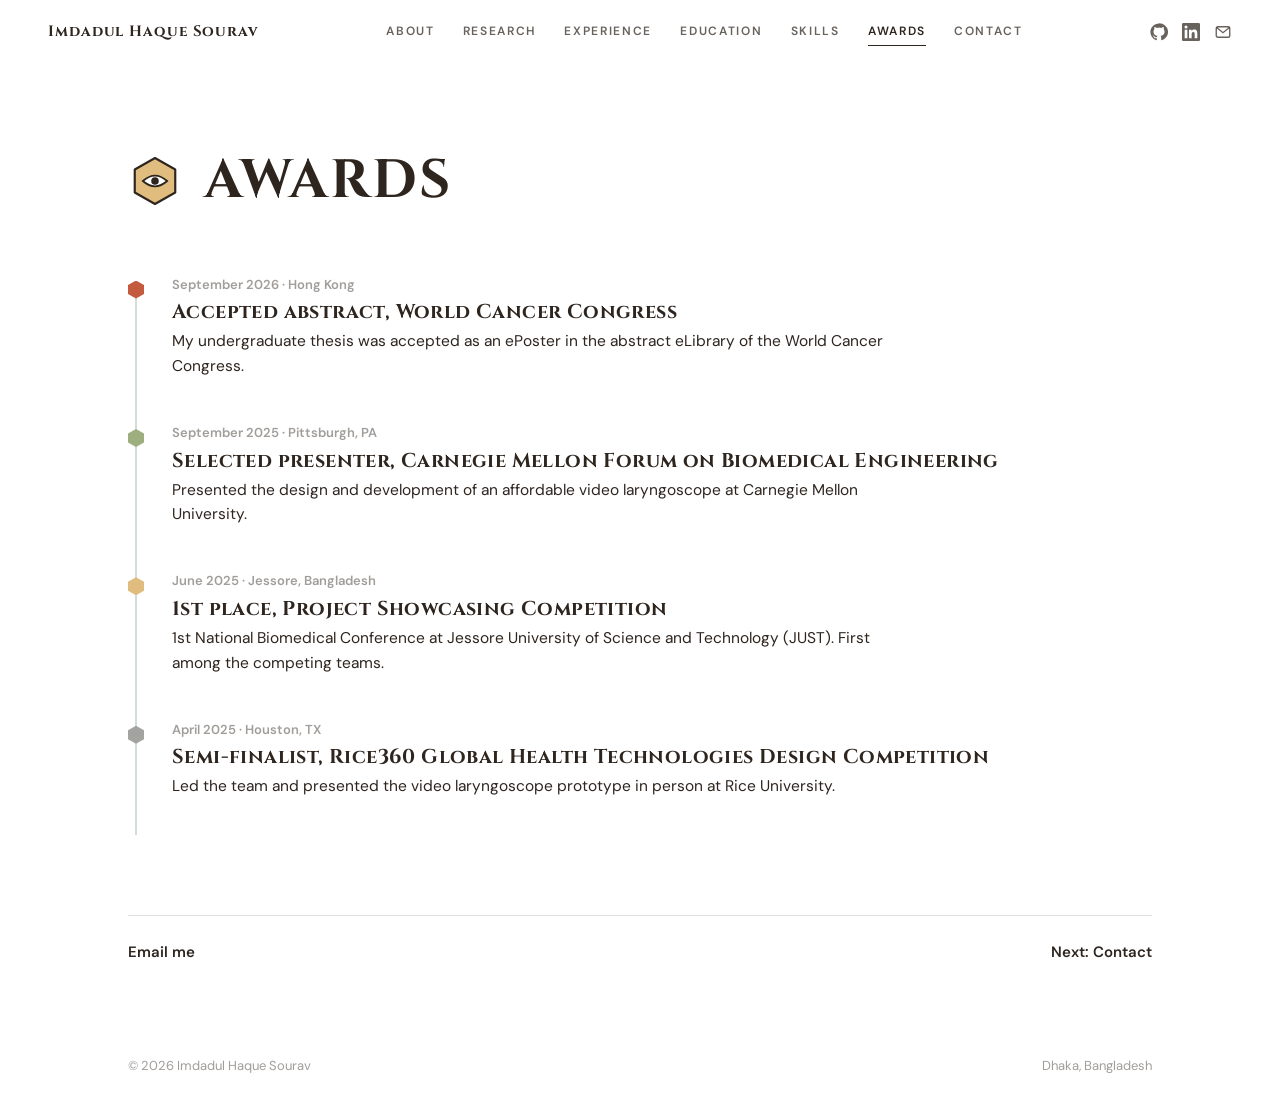
==== awards/index.html @ ea56e16f "Launch research portfolio site" ====
<!doctype html>
<html lang="en">
<head>
<meta charset="utf-8">
<meta name="viewport" content="width=device-width, initial-scale=1">
<title>Awards · Imdadul Haque Sourav</title>
<meta name="description" content="Honors and awards of Imdadul Haque Sourav, including Rice360, Carnegie Mellon and the World Cancer Congress.">
<meta name="author" content="Imdadul Haque Sourav">
<meta name="theme-color" content="#ffffff">
<link rel="canonical" href="https://imdadulsourav.github.io/awards/">
<meta property="og:title" content="Awards · Imdadul Haque Sourav">
<meta property="og:description" content="Honors and awards of Imdadul Haque Sourav, including Rice360, Carnegie Mellon and the World Cancer Congress.">
<meta property="og:type" content="website">
<meta property="og:url" content="https://imdadulsourav.github.io/awards/">
<link rel="icon" href="../assets/img/favicon.svg" type="image/svg+xml">
<link rel="preconnect" href="https://fonts.googleapis.com">
<link rel="preconnect" href="https://fonts.gstatic.com" crossorigin>
<link href="https://fonts.googleapis.com/css2?family=Cinzel:wght@600;700&family=DM+Sans:ital,opsz,wght@0,9..40,400;0,9..40,600;0,9..40,700;1,9..40,400&family=Playfair+Display:wght@400;500&display=swap" rel="stylesheet">
<link rel="stylesheet" href="../assets/css/style.css">
</head>
<body class="">
<a class="skip" href="#main">Skip to content</a>
<header class="site-header">
  <a class="brand" href="../">Imdadul Haque Sourav</a>
  <button class="menu-btn" aria-expanded="false" aria-controls="nav">Menu</button>
  <nav class="nav" id="nav" aria-label="Main"><a href="../">About</a><a href="../research/">Research</a><a href="../experience/">Experience</a><a href="../education/">Education</a><a href="../skills/">Skills</a><a href="../awards/" aria-current="page">Awards</a><a href="../contact/">Contact</a></nav>
  <div class="social">
    <a href="https://github.com/sourav042" aria-label="GitHub"><svg viewBox="0 0 24 24" fill="currentColor" aria-hidden="true"><path d="M12 .5a11.5 11.5 0 0 0-3.64 22.41c.58.1.79-.25.79-.56v-2c-3.2.7-3.88-1.37-3.88-1.37-.53-1.34-1.29-1.7-1.29-1.7-1.05-.72.08-.7.08-.7 1.16.08 1.77 1.19 1.77 1.19 1.03 1.77 2.71 1.26 3.37.96.1-.75.4-1.26.73-1.55-2.56-.29-5.25-1.28-5.25-5.69 0-1.26.45-2.29 1.19-3.1-.12-.29-.52-1.46.11-3.05 0 0 .97-.31 3.17 1.18a11 11 0 0 1 5.77 0c2.2-1.49 3.17-1.18 3.17-1.18.63 1.59.23 2.76.11 3.05.74.81 1.19 1.84 1.19 3.1 0 4.42-2.7 5.39-5.27 5.68.41.36.78 1.06.78 2.14v3.17c0 .31.21.67.8.56A11.5 11.5 0 0 0 12 .5Z"/></svg></a>
    <a href="https://www.linkedin.com/in/imdadul-haque-sourav42/" aria-label="LinkedIn"><svg viewBox="0 0 24 24" fill="currentColor" aria-hidden="true"><path d="M20.45 20.45h-3.56v-5.57c0-1.33-.02-3.04-1.85-3.04-1.85 0-2.14 1.45-2.14 2.94v5.67H9.35V9h3.41v1.56h.05c.48-.9 1.64-1.85 3.37-1.85 3.6 0 4.27 2.37 4.27 5.46v6.28ZM5.34 7.43a2.06 2.06 0 1 1 0-4.13 2.06 2.06 0 0 1 0 4.13ZM7.12 20.45H3.56V9h3.56v11.45ZM22.22 0H1.77C.79 0 0 .77 0 1.73v20.54C0 23.23.79 24 1.77 24h20.45c.98 0 1.78-.77 1.78-1.73V1.73C24 .77 23.2 0 22.22 0Z"/></svg></a>
    <a href="mailto:imdadulhaquesourav@gmail.com" aria-label="Email"><svg viewBox="0 0 24 24" fill="none" stroke="currentColor" stroke-width="1.8" aria-hidden="true"><rect x="3" y="5" width="18" height="14" rx="2"/><path d="m3.5 6 8.5 7 8.5-7"/></svg></a>
  </div>
</header>

<main id="main" class="page">
<div class="page-head"><span class="head-hex"><svg viewBox="0 0 40 40" aria-hidden="true"><path d="M20 3 35 11.5v17L20 37 5 28.5v-17Z" fill="#e0bd7f" stroke="#2e251f" stroke-width="1.6" stroke-linejoin="round"/><path d="M11 20q9-8 18 0-9 8-18 0Z" fill="#fff" stroke="#2e251f" stroke-width="1.3"/><circle cx="20" cy="20" r="2.8" fill="#2e251f"/></svg></span><h1>Awards</h1></div>
<ol class="timeline">
  <li style="--c:#c55b3e">
    <p class="when">September 2026 · Hong Kong</p>
    <h3>Accepted abstract, World Cancer Congress</h3>
    <p class="body">My undergraduate thesis was accepted as an ePoster in the abstract eLibrary of the World Cancer Congress.</p>
  </li>
  <li style="--c:#9daf7e">
    <p class="when">September 2025 · Pittsburgh, PA</p>
    <h3>Selected presenter, Carnegie Mellon Forum on Biomedical Engineering</h3>
    <p class="body">Presented the design and development of an affordable video laryngoscope at Carnegie Mellon University.</p>
  </li>
  <li style="--c:#e0bd7f">
    <p class="when">June 2025 · Jessore, Bangladesh</p>
    <h3>1st place, Project Showcasing Competition</h3>
    <p class="body">1st National Biomedical Conference at Jessore University of Science and Technology (JUST). First among the competing teams.</p>
  </li>
  <li style="--c:#a3a3a0">
    <p class="when">April 2025 · Houston, TX</p>
    <h3>Semi-finalist, Rice360 Global Health Technologies Design Competition</h3>
    <p class="body">Led the team and presented the video laryngoscope prototype in person at Rice University.</p>
  </li>
</ol>
<div class="next"><a href="mailto:imdadulhaquesourav@gmail.com">Email me</a><a href="../contact/">Next: Contact</a></div>
</main>

<footer class="site-footer">
  <span>© 2026 Imdadul Haque Sourav</span>
  <span>Dhaka, Bangladesh</span>
</footer>
<script src="../assets/js/main.js"></script>
</body>
</html>
---- assets/css/style.css ----
/* Imdadul Haque Sourav — research portfolio */
:root {
  --ink: #2e251f;
  --ink-soft: rgba(46, 37, 31, 0.72);
  --ink-faint: rgba(46, 37, 31, 0.45);
  --paper: #ffffff;
  --mist: #e4ebe8;
  --mist-deep: #d3ddd8;
  --sage: #9daf7e;
  --moss: #6f9150;
  --mustard: #e0bd7f;
  --rust: #c55b3e;
  --stone: #a3a3a0;
  --line: rgba(46, 37, 31, 0.14);
  --chip: #f6f4ef;

  --display: "Cinzel", "Trajan Pro", Georgia, serif;
  --serif: "Playfair Display", Georgia, serif;
  --sans: "DM Sans", system-ui, -apple-system, "Segoe UI", sans-serif;

  --measure: 66ch;
  --gutter: clamp(16px, 4vw, 48px);
}

*, *::before, *::after { box-sizing: border-box; }
html { -webkit-text-size-adjust: 100%; scroll-behavior: smooth; }
body {
  margin: 0;
  background: var(--paper);
  color: var(--ink);
  font-family: var(--sans);
  font-size: 17px;
  line-height: 1.6;
  -webkit-font-smoothing: antialiased;
  overflow-x: hidden;
}
img { max-width: 100%; display: block; }
a { color: inherit; }
:focus-visible { outline: 2px solid var(--moss); outline-offset: 3px; border-radius: 2px; }

.skip { position: absolute; left: -9999px; top: 8px; background: var(--ink); color: #fff; padding: 8px 14px; z-index: 50; }
.skip:focus { left: 8px; }

/* ---------- header ---------- */
.site-header {
  position: sticky; top: 0; z-index: 20;
  display: flex; align-items: center; justify-content: space-between; gap: 16px;
  padding: 18px var(--gutter);
  background: rgba(255, 255, 255, 0.92);
  backdrop-filter: blur(6px);
}
.home .site-header { position: absolute; left: 0; right: 0; background: transparent; backdrop-filter: none; }
.brand { font-family: var(--display); font-weight: 700; font-size: 15px; letter-spacing: 0.06em; text-decoration: none; white-space: nowrap; }
.home .brand { display: none; }
.home .nav { margin-right: auto; }
.nav { display: flex; gap: clamp(14px, 2.2vw, 30px); }
.nav a {
  font-size: 12px; font-weight: 600; letter-spacing: 0.14em; text-transform: uppercase;
  color: var(--ink-soft); text-decoration: none; padding: 4px 0; border-bottom: 1px solid transparent;
}
.nav a:hover { color: var(--ink); }
.nav a[aria-current="page"] { color: var(--ink); border-bottom-color: var(--ink); }
.social { display: flex; gap: 14px; align-items: center; }
.social a { color: var(--ink-soft); display: inline-flex; }
.social a:hover { color: var(--ink); }
.social svg { width: 18px; height: 18px; }
.menu-btn { display: none; background: none; border: 1px solid var(--line); border-radius: 999px; padding: 6px 14px; font: 600 12px var(--sans); letter-spacing: 0.12em; text-transform: uppercase; color: var(--ink); cursor: pointer; }

@media (max-width: 900px) {
  .menu-btn { display: inline-block; }
  .nav {
    position: absolute; top: 100%; left: 0; right: 0;
    flex-direction: column; gap: 0; padding: 8px var(--gutter) 18px;
    background: #fff; border-bottom: 1px solid var(--line);
    display: none;
  }
  .nav.open { display: flex; }
  .nav a { padding: 12px 0; font-size: 13px; }
  .home .brand { display: inline; }
}

/* ---------- home hero ---------- */
.hero {
  position: relative;
  min-height: 100vh; min-height: 100svh;
  display: grid;
  grid-template-columns: minmax(0, 1fr) auto minmax(0, 1fr);
  align-items: center;
  gap: clamp(16px, 3vw, 48px);
  padding: 84px var(--gutter) 48px;
}
.hero-title {
  font-family: var(--display); font-weight: 700;
  font-size: clamp(34px, 4.3vw, 62px); line-height: 1.08; letter-spacing: 0.04em;
  margin: 0; text-transform: uppercase;
}
.hero-title span { display: block; }
.hero-sub { margin: 18px 0 0; color: var(--ink-soft); font-size: 15px; max-width: 30ch; }

.stage { position: relative; width: min(68vh, 600px, 46vw); aspect-ratio: 1; }
.stage svg { width: 100%; height: 100%; overflow: visible; }

.pill {
  position: absolute; transform: translate(-50%, -50%);
  background: var(--chip); border: 1px solid var(--line); border-radius: 4px;
  padding: 11px 20px; text-align: center; text-decoration: none;
  font-size: 11px; font-weight: 600; letter-spacing: 0.16em; line-height: 1.45; text-transform: uppercase;
  box-shadow: 0 1px 0 rgba(46, 37, 31, 0.06);
  transition: background .2s, transform .2s;
  white-space: nowrap;
}
.pill:hover { background: #fff; transform: translate(-50%, -50%) translateY(-2px); }
.pill-a { left: 4%; top: 52%; }
.pill-b { left: 82%; top: 8%; }
.pill-c { left: 82%; top: 92%; }

.facts { justify-self: end; max-width: 250px; text-align: right; }
.facts h2 { font-size: 12px; font-weight: 600; letter-spacing: 0.16em; text-transform: uppercase; margin: 0 0 22px; }
.fact { margin: 0 0 26px; font-size: 13px; line-height: 1.6; color: var(--ink-soft); }
.fact strong { color: var(--ink); font-weight: 700; }
.fact svg { width: 22px; height: 22px; display: block; margin: 0 0 8px auto; }

/* intro choreography: stage first, then everything else */
.js .hero .reveal { opacity: 0; transform: translateY(8px); transition: opacity .9s ease, transform .9s ease; }
.js .hero.ready .reveal { opacity: 1; transform: none; }
.js .hero.ready .reveal.d1 { transition-delay: .15s; }
.js .hero.ready .reveal.d2 { transition-delay: .45s; }
.js .hero.ready .reveal.d3 { transition-delay: .75s; }
.js .hero.ready .reveal.d4 { transition-delay: 1.05s; }

.hex { transform-box: fill-box; transform-origin: center; }
.js .hex { opacity: 0; transform: scale(.4); transition: opacity .5s ease, transform .6s cubic-bezier(.34, 1.56, .64, 1); }
.js .ready .hex { opacity: 1; transform: none; }

.scroll-cue { position: absolute; left: 50%; bottom: 18px; transform: translateX(-50%); font-size: 12px; color: var(--ink-faint); text-decoration: none; letter-spacing: 0.08em; }
.scroll-cue:hover { color: var(--ink); }

@media (max-width: 1100px) {
  .hero { grid-template-columns: 1fr; justify-items: center; text-align: center; padding-top: 96px; gap: 36px; }
  .hero-left { order: 2; }
  .hero-sub { margin-left: auto; margin-right: auto; }
  .stage { order: 1; width: min(88vw, 520px); }
  .facts { order: 3; justify-self: center; text-align: center; max-width: 520px; display: grid; grid-template-columns: repeat(3, 1fr); gap: 18px; }
  .facts h2 { grid-column: 1 / -1; margin: 0; }
  .fact { margin: 0; }
  .fact svg { margin: 0 auto 8px; }
  .scroll-cue { display: none; }
}
@media (max-width: 600px) {
  .facts { grid-template-columns: 1fr; max-width: 320px; }
  .pill { padding: 8px 12px; font-size: 10px; letter-spacing: 0.12em; }
  .pill-a { left: 9%; }
  .pill-b, .pill-c { left: 84%; }
}

/* ---------- page shell ---------- */
main.page { padding: clamp(36px, 7vw, 88px) var(--gutter) 64px; max-width: 1120px; margin: 0 auto; }
.page-head { display: grid; grid-template-columns: auto 1fr; gap: 22px; align-items: center; margin-bottom: clamp(36px, 6vw, 64px); }
.page-head h1 {
  font-family: var(--display); font-weight: 700; text-transform: uppercase; letter-spacing: 0.04em;
  font-size: clamp(30px, 5vw, 54px); line-height: 1.08; margin: 0;
}
.page-head p { grid-column: 1 / -1; margin: 0; max-width: var(--measure); color: var(--ink-soft); }
.head-hex { width: 54px; height: 54px; }

h2.section { font-family: var(--display); font-weight: 700; font-size: 22px; letter-spacing: 0.04em; margin: 64px 0 22px; }
h3 { font-family: var(--display); font-weight: 700; letter-spacing: 0.02em; }

.prose { max-width: var(--measure); }
.prose p { margin: 0 0 1.1em; }
.prose a { text-decoration-color: var(--sage); text-underline-offset: 3px; text-decoration-thickness: 2px; }
.prose a:hover { text-decoration-color: var(--ink); }

/* ---------- about (home) ---------- */
.about { display: grid; grid-template-columns: minmax(0, 1.5fr) minmax(0, 1fr); gap: clamp(32px, 6vw, 80px); align-items: start; }
.about .prose p:first-child { font-family: var(--serif); font-size: clamp(20px, 2.1vw, 24px); line-height: 1.5; }
.portrait-wrap { position: relative; max-width: 300px; justify-self: center; width: 100%; }
.portrait {
  width: 100%; aspect-ratio: 4 / 5; object-fit: cover;
  border-radius: 50% 50% 6px 6px / 38% 38% 6px 6px;
  background: var(--mist);
}
.portrait-mono { display: grid; place-items: center; font-family: var(--display); font-size: 64px; color: var(--moss); }
.portrait-cap { font-size: 13px; color: var(--ink-faint); margin-top: 10px; text-align: center; }
.cta-row { display: flex; flex-wrap: wrap; gap: 12px; margin: 28px 0 0; }
.btn {
  display: inline-block; padding: 12px 22px; border-radius: 4px; text-decoration: none;
  font-size: 12px; font-weight: 600; letter-spacing: 0.14em; text-transform: uppercase;
  border: 1px solid var(--ink); transition: background .2s, color .2s;
}
.btn-solid { background: var(--ink); color: #fff; }
.btn-solid:hover { background: var(--moss); border-color: var(--moss); }
.btn-ghost:hover { background: var(--chip); }

.interests { list-style: none; padding: 0; margin: 28px 0 0; display: flex; flex-wrap: wrap; gap: 10px; }
.interests li { display: inline-flex; align-items: center; gap: 8px; font-size: 14px; padding: 6px 14px 6px 10px; border: 1px solid var(--line); border-radius: 999px; }
.interests li::before { content: ""; width: 10px; height: 11px; clip-path: polygon(50% 0, 100% 25%, 100% 75%, 50% 100%, 0 75%, 0 25%); background: var(--c, var(--sage)); }

@media (max-width: 760px) {
  .about { grid-template-columns: 1fr; }
  .portrait-wrap { order: -1; max-width: 240px; }
}

/* ---------- featured project ---------- */
.feature { border: 1px solid var(--line); border-radius: 6px; padding: clamp(22px, 4vw, 44px); background: linear-gradient(var(--paper), var(--paper)) padding-box; }
.meta { display: flex; flex-wrap: wrap; gap: 8px 18px; font-size: 13px; color: var(--ink-faint); margin: 0 0 10px; }
.tag { display: inline-flex; align-items: center; gap: 7px; color: var(--ink); font-weight: 600; }
.tag::before { content: ""; width: 9px; height: 10px; clip-path: polygon(50% 0, 100% 25%, 100% 75%, 50% 100%, 0 75%, 0 25%); background: var(--c, var(--sage)); }
.feature h3 { font-size: clamp(22px, 2.6vw, 30px); line-height: 1.25; margin: 0 0 14px; max-width: 30ch; }
.feature .prose { margin-top: 12px; }
.status { display: inline-block; font-size: 12px; font-weight: 600; padding: 3px 10px; border-radius: 999px; background: var(--mist); color: var(--ink); }

.pipeline { list-style: none; padding: 0; margin: 30px 0 0; display: grid; grid-template-columns: repeat(4, minmax(0, 1fr)); gap: 0; counter-reset: step; }
.pipeline li { position: relative; padding: 18px 18px 4px 0; border-top: 2px solid var(--mist-deep); counter-increment: step; }
.pipeline li::before { content: counter(step, decimal-leading-zero); position: absolute; top: -13px; left: 0; background: #fff; padding-right: 8px; font-family: var(--display); font-weight: 700; font-size: 15px; color: var(--moss); }
.pipeline b { display: block; font-size: 15px; margin-bottom: 4px; }
.pipeline span { font-size: 14px; color: var(--ink-soft); line-height: 1.5; display: block; }
@media (max-width: 760px) { .pipeline { grid-template-columns: 1fr 1fr; row-gap: 22px; } }

.links { display: flex; flex-wrap: wrap; gap: 10px; margin-top: 22px; }
.links a { font-size: 13px; font-weight: 600; text-decoration: none; padding: 7px 14px; border-radius: 4px; border: 1px solid var(--line); background: var(--chip); }
.links a:hover { border-color: var(--ink); background: #fff; }
.links a::after { content: " ↗"; color: var(--ink-faint); }

/* ---------- project list ---------- */
.projects { display: grid; grid-template-columns: repeat(2, minmax(0, 1fr)); gap: 0; border-top: 1px solid var(--line); }
.project { padding: 28px 28px 30px 0; border-bottom: 1px solid var(--line); }
.project:nth-child(odd) { border-right: 1px solid var(--line); }
.project:nth-child(even) { padding-left: 28px; padding-right: 0; }
.project h3 { font-size: 19px; line-height: 1.3; margin: 0 0 10px; }
.project p { margin: 0; font-size: 15px; color: var(--ink-soft); }
.project .links { margin-top: 16px; }
@media (max-width: 760px) {
  .projects { grid-template-columns: 1fr; }
  .project, .project:nth-child(even) { padding: 24px 0; border-right: none; }
}

/* ---------- timeline (experience / education / awards) ---------- */
.timeline { list-style: none; margin: 0; padding: 0; position: relative; }
.timeline::before { content: ""; position: absolute; left: 7px; top: 8px; bottom: 8px; width: 2px; background: var(--mist-deep); }
.timeline > li { position: relative; padding: 0 0 44px 44px; }
.timeline > li::before {
  content: ""; position: absolute; left: 0; top: 6px; width: 16px; height: 18px;
  clip-path: polygon(50% 0, 100% 25%, 100% 75%, 50% 100%, 0 75%, 0 25%);
  background: var(--c, var(--sage));
}
.timeline .when { font-size: 13px; font-weight: 600; color: var(--ink-faint); margin: 0 0 4px; }
.timeline h3 { font-size: 20px; margin: 0 0 4px; line-height: 1.3; }
.timeline .where { margin: 0 0 12px; color: var(--ink-soft); font-size: 15px; }
.timeline ul.points { margin: 0; padding-left: 18px; max-width: var(--measure); }
.timeline ul.points li { margin-bottom: 6px; font-size: 15.5px; }
.timeline p.body { margin: 0; max-width: var(--measure); font-size: 15.5px; }

/* ---------- skills ---------- */
.skills { display: grid; grid-template-columns: repeat(2, minmax(0, 1fr)); gap: 0; border-top: 1px solid var(--line); }
.skill { padding: 26px 28px 26px 0; border-bottom: 1px solid var(--line); }
.skill:nth-child(odd) { border-right: 1px solid var(--line); }
.skill:nth-child(even) { padding-left: 28px; padding-right: 0; }
.skill h3 { font-size: 17px; margin: 0 0 8px; display: flex; gap: 10px; align-items: center; }
.skill h3::before { content: ""; width: 12px; height: 13px; flex: none; clip-path: polygon(50% 0, 100% 25%, 100% 75%, 50% 100%, 0 75%, 0 25%); background: var(--c, var(--sage)); }
.skill .tools { margin: 0 0 10px; font-size: 15px; }
.skill .evidence { margin: 0; font-size: 14px; color: var(--ink-soft); }
.skill .evidence b { color: var(--ink); font-weight: 600; }
@media (max-width: 760px) {
  .skills { grid-template-columns: 1fr; }
  .skill, .skill:nth-child(even) { padding: 22px 0; border-right: none; }
}

/* ---------- contact ---------- */
.contact-grid { display: grid; grid-template-columns: minmax(0, 1.3fr) minmax(0, 1fr); gap: clamp(28px, 6vw, 72px); }
.mail { font-family: var(--serif); font-size: clamp(20px, 3vw, 30px); word-break: break-word; text-decoration-color: var(--sage); text-underline-offset: 6px; text-decoration-thickness: 2px; }
.mail:hover { text-decoration-color: var(--ink); }
dl.facts-list { margin: 0; display: grid; grid-template-columns: auto 1fr; gap: 14px 24px; font-size: 15px; }
dl.facts-list dt { color: var(--ink-faint); }
dl.facts-list dd { margin: 0; }
@media (max-width: 760px) { .contact-grid { grid-template-columns: 1fr; } }

/* ---------- next / footer ---------- */
.next { margin-top: 72px; padding-top: 24px; border-top: 1px solid var(--line); display: flex; justify-content: space-between; flex-wrap: wrap; gap: 12px; font-size: 15px; }
.next a { text-decoration: none; font-weight: 600; }
.next a:hover { text-decoration: underline; text-underline-offset: 4px; }
.site-footer { padding: 28px var(--gutter) 36px; font-size: 13px; color: var(--ink-faint); display: flex; justify-content: space-between; flex-wrap: wrap; gap: 10px; max-width: 1120px; margin: 0 auto; }

@media (prefers-reduced-motion: reduce) {
  html { scroll-behavior: auto; }
  .js .hero .reveal, .js .hex { opacity: 1 !important; transform: none !important; transition: none !important; }
}
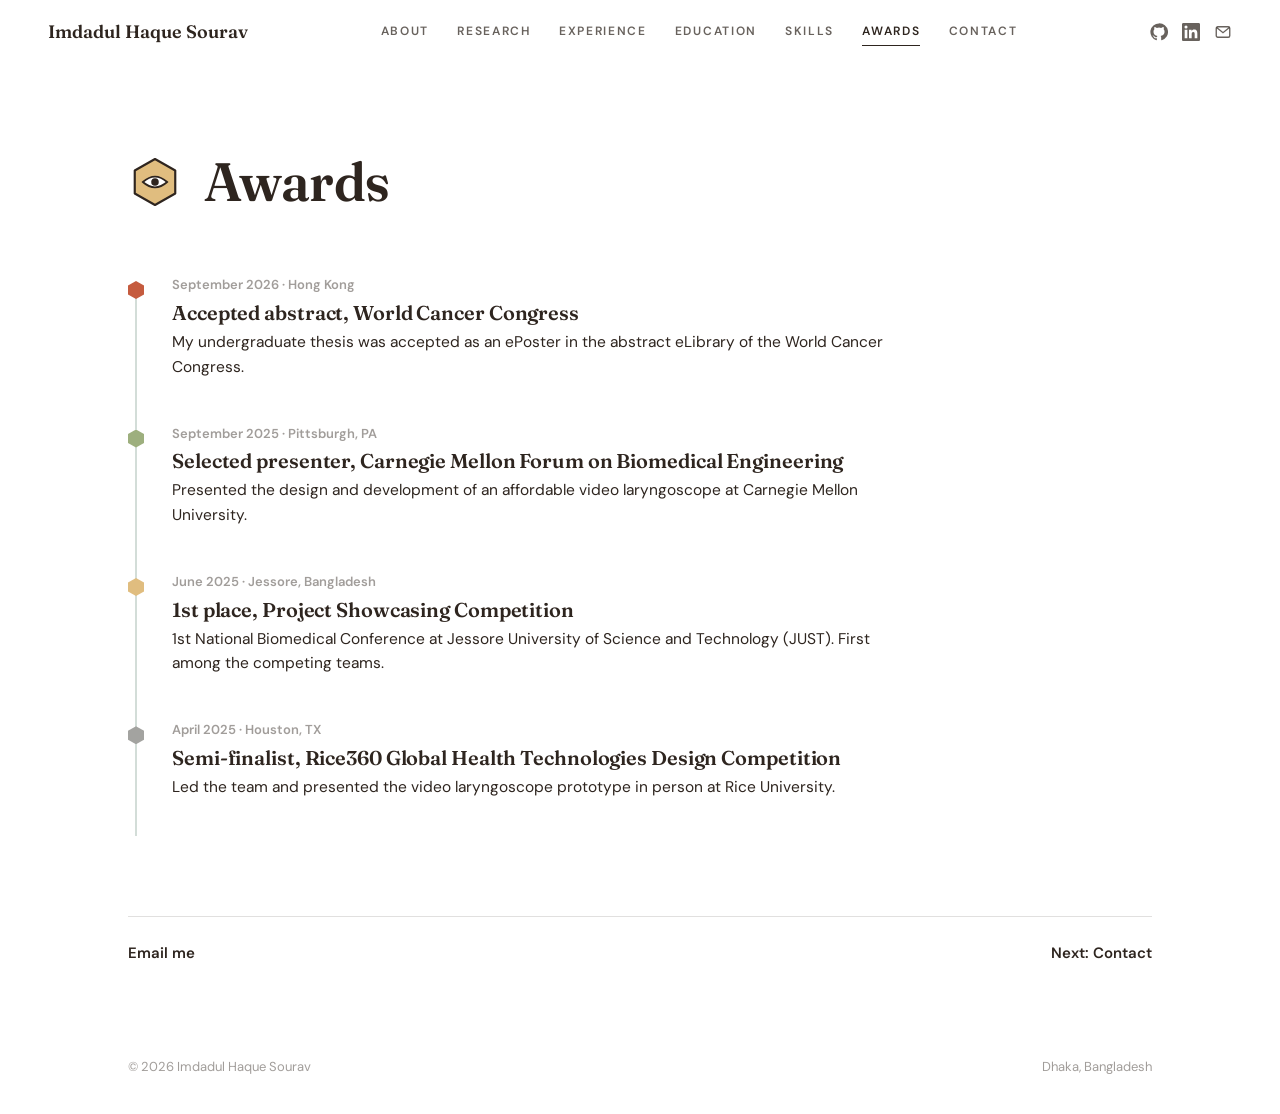
==== commit 0010a9d2: "Switch heading font to Fraunces (awards)" ====
--- a/awards/index.html
+++ b/awards/index.html
@@ -15,7 +15,7 @@
 <link rel="icon" href="../assets/img/favicon.svg" type="image/svg+xml">
 <link rel="preconnect" href="https://fonts.googleapis.com">
 <link rel="preconnect" href="https://fonts.gstatic.com" crossorigin>
-<link href="https://fonts.googleapis.com/css2?family=Cinzel:wght@600;700&family=DM+Sans:ital,opsz,wght@0,9..40,400;0,9..40,600;0,9..40,700;1,9..40,400&family=Playfair+Display:wght@400;500&display=swap" rel="stylesheet">
+<link href="https://fonts.googleapis.com/css2?family=Fraunces:opsz,wght@9..144,500;9..144,600&family=DM+Sans:ital,opsz,wght@0,9..40,400;0,9..40,600;0,9..40,700;1,9..40,400&family=Playfair+Display:wght@400;500&display=swap" rel="stylesheet">
 <link rel="stylesheet" href="../assets/css/style.css">
 </head>
 <body class="">
--- a/assets/css/style.css
+++ b/assets/css/style.css
@@ -14,7 +14,7 @@
   --line: rgba(46, 37, 31, 0.14);
   --chip: #f6f4ef;
 
-  --display: "Cinzel", "Trajan Pro", Georgia, serif;
+  --display: "Fraunces", Georgia, serif;
   --serif: "Playfair Display", Georgia, serif;
   --sans: "DM Sans", system-ui, -apple-system, "Segoe UI", sans-serif;
 
@@ -49,8 +49,8 @@
   background: rgba(255, 255, 255, 0.92);
   backdrop-filter: blur(6px);
 }
-.home .site-header { position: absolute; left: 0; right: 0; background: transparent; backdrop-filter: none; }
-.brand { font-family: var(--display); font-weight: 700; font-size: 15px; letter-spacing: 0.06em; text-decoration: none; white-space: nowrap; }
+.home .site-header { position: absolute; left: 0; right: 0; }
+.brand { font-family: var(--display); font-weight: 600; font-size: 18px; letter-spacing: 0; text-decoration: none; white-space: nowrap; }
 .home .brand { display: none; }
 .home .nav { margin-right: auto; }
 .nav { display: flex; gap: clamp(14px, 2.2vw, 30px); }
@@ -76,109 +76,93 @@
   }
   .nav.open { display: flex; }
   .nav a { padding: 12px 0; font-size: 13px; }
-  .home .brand { display: inline; }
+
 }
 
 /* ---------- home hero ---------- */
 .hero {
-  position: relative;
-  min-height: 100vh; min-height: 100svh;
   display: grid;
-  grid-template-columns: minmax(0, 1fr) auto minmax(0, 1fr);
+  grid-template-columns: minmax(0, 5fr) minmax(0, 7fr);
   align-items: center;
-  gap: clamp(16px, 3vw, 48px);
-  padding: 84px var(--gutter) 48px;
+  gap: clamp(24px, 4vw, 64px);
+  max-width: 1280px; margin: 0 auto;
+  padding: clamp(110px, 14vh, 150px) var(--gutter) clamp(40px, 6vh, 64px);
 }
 .hero-title {
-  font-family: var(--display); font-weight: 700;
-  font-size: clamp(34px, 4.3vw, 62px); line-height: 1.08; letter-spacing: 0.04em;
-  margin: 0; text-transform: uppercase;
-}
-.hero-title span { display: block; }
-.hero-sub { margin: 18px 0 0; color: var(--ink-soft); font-size: 15px; max-width: 30ch; }
-
-.stage { position: relative; width: min(68vh, 600px, 46vw); aspect-ratio: 1; }
-.stage svg { width: 100%; height: 100%; overflow: visible; }
-
-.pill {
-  position: absolute; transform: translate(-50%, -50%);
-  background: var(--chip); border: 1px solid var(--line); border-radius: 4px;
-  padding: 11px 20px; text-align: center; text-decoration: none;
-  font-size: 11px; font-weight: 600; letter-spacing: 0.16em; line-height: 1.45; text-transform: uppercase;
-  box-shadow: 0 1px 0 rgba(46, 37, 31, 0.06);
-  transition: background .2s, transform .2s;
-  white-space: nowrap;
-}
-.pill:hover { background: #fff; transform: translate(-50%, -50%) translateY(-2px); }
-.pill-a { left: 4%; top: 52%; }
-.pill-b { left: 82%; top: 8%; }
-.pill-c { left: 82%; top: 92%; }
-
-.facts { justify-self: end; max-width: 250px; text-align: right; }
-.facts h2 { font-size: 12px; font-weight: 600; letter-spacing: 0.16em; text-transform: uppercase; margin: 0 0 22px; }
-.fact { margin: 0 0 26px; font-size: 13px; line-height: 1.6; color: var(--ink-soft); }
-.fact strong { color: var(--ink); font-weight: 700; }
-.fact svg { width: 22px; height: 22px; display: block; margin: 0 0 8px auto; }
-
-/* intro choreography: stage first, then everything else */
+  font-family: var(--display); font-weight: 600;
+  font-size: clamp(38px, 4.6vw, 66px); line-height: 1.05; letter-spacing: -0.015em;
+  margin: 0; text-wrap: balance;
+}
+.hero-sub { margin: 22px 0 0; color: var(--ink-soft); font-size: 17px; max-width: 46ch; }
+.hero-links { display: flex; flex-wrap: wrap; gap: 8px 28px; margin-top: 30px; }
+.hero-links a {
+  font-size: 15px; font-weight: 600; text-decoration: none; padding: 4px 0;
+  border-bottom: 2px solid var(--sage);
+}
+.hero-links a:hover { border-bottom-color: var(--ink); }
+
+.diagram { min-width: 0; }
+.stage { width: 100%; aspect-ratio: 760 / 375; }
+.stage svg { width: 100%; height: 100%; display: block; overflow: visible; }
+.stage text { font-family: var(--sans); fill: var(--ink-soft); }
+.diagram-cap { font-size: 13px; color: var(--ink-faint); margin-top: 10px; max-width: 52ch; }
+
+.highlights {
+  max-width: 1280px; margin: 0 auto; padding: 28px var(--gutter) 8px;
+  display: grid; grid-template-columns: repeat(3, minmax(0, 1fr)); gap: 24px clamp(20px, 4vw, 56px);
+}
+.hl { margin: 0; display: flex; gap: 14px; align-items: flex-start; font-size: 14.5px; line-height: 1.55; color: var(--ink-soft); padding-top: 22px; border-top: 1px solid var(--line); }
+.hl strong { color: var(--ink); font-weight: 700; }
+.hl svg { width: 26px; height: 26px; flex: none; }
+
+/* intro choreography: the image assembles, then the text arrives */
 .js .hero .reveal { opacity: 0; transform: translateY(8px); transition: opacity .9s ease, transform .9s ease; }
 .js .hero.ready .reveal { opacity: 1; transform: none; }
-.js .hero.ready .reveal.d1 { transition-delay: .15s; }
-.js .hero.ready .reveal.d2 { transition-delay: .45s; }
-.js .hero.ready .reveal.d3 { transition-delay: .75s; }
-.js .hero.ready .reveal.d4 { transition-delay: 1.05s; }
-
-.hex { transform-box: fill-box; transform-origin: center; }
-.js .hex { opacity: 0; transform: scale(.4); transition: opacity .5s ease, transform .6s cubic-bezier(.34, 1.56, .64, 1); }
-.js .ready .hex { opacity: 1; transform: none; }
-
-.scroll-cue { position: absolute; left: 50%; bottom: 18px; transform: translateX(-50%); font-size: 12px; color: var(--ink-faint); text-decoration: none; letter-spacing: 0.08em; }
-.scroll-cue:hover { color: var(--ink); }
-
-@media (max-width: 1100px) {
-  .hero { grid-template-columns: 1fr; justify-items: center; text-align: center; padding-top: 96px; gap: 36px; }
-  .hero-left { order: 2; }
-  .hero-sub { margin-left: auto; margin-right: auto; }
-  .stage { order: 1; width: min(88vw, 520px); }
-  .facts { order: 3; justify-self: center; text-align: center; max-width: 520px; display: grid; grid-template-columns: repeat(3, 1fr); gap: 18px; }
-  .facts h2 { grid-column: 1 / -1; margin: 0; }
-  .fact { margin: 0; }
-  .fact svg { margin: 0 auto 8px; }
-  .scroll-cue { display: none; }
-}
-@media (max-width: 600px) {
-  .facts { grid-template-columns: 1fr; max-width: 320px; }
-  .pill { padding: 8px 12px; font-size: 10px; letter-spacing: 0.12em; }
-  .pill-a { left: 9%; }
-  .pill-b, .pill-c { left: 84%; }
+.js .hero.ready .reveal.d1 { transition-delay: .1s; }
+.js .hero.ready .reveal.d2 { transition-delay: .35s; }
+.js .hero.ready .reveal.d3 { transition-delay: .6s; }
+.js .hero.ready .reveal.d4 { transition-delay: 1.4s; }
+.tile { transition: opacity .5s ease; }
+.js .tile { opacity: 0; }
+.js .ready .tile { opacity: 1; }
+.net { transition: opacity 1s ease .9s; }
+.js .net { opacity: 0; }
+.js .ready .net { opacity: 1; }
+
+@media (max-width: 960px) {
+  .hero { grid-template-columns: 1fr; padding-top: 100px; }
+  .highlights { grid-template-columns: 1fr; gap: 0; }
 }
 
 /* ---------- page shell ---------- */
 main.page { padding: clamp(36px, 7vw, 88px) var(--gutter) 64px; max-width: 1120px; margin: 0 auto; }
 .page-head { display: grid; grid-template-columns: auto 1fr; gap: 22px; align-items: center; margin-bottom: clamp(36px, 6vw, 64px); }
 .page-head h1 {
-  font-family: var(--display); font-weight: 700; text-transform: uppercase; letter-spacing: 0.04em;
+  font-family: var(--display); font-weight: 600; letter-spacing: -0.01em;
   font-size: clamp(30px, 5vw, 54px); line-height: 1.08; margin: 0;
 }
 .page-head p { grid-column: 1 / -1; margin: 0; max-width: var(--measure); color: var(--ink-soft); }
 .head-hex { width: 54px; height: 54px; }
 
-h2.section { font-family: var(--display); font-weight: 700; font-size: 22px; letter-spacing: 0.04em; margin: 64px 0 22px; }
-h3 { font-family: var(--display); font-weight: 700; letter-spacing: 0.02em; }
+h2.section { font-family: var(--display); font-weight: 600; font-size: 26px; letter-spacing: -0.005em; margin: 64px 0 22px; }
+h3 { font-family: var(--display); font-weight: 600; letter-spacing: -0.005em; }
 
 .prose { max-width: var(--measure); }
 .prose p { margin: 0 0 1.1em; }
 .prose a { text-decoration-color: var(--sage); text-underline-offset: 3px; text-decoration-thickness: 2px; }
 .prose a:hover { text-decoration-color: var(--ink); }
+.where a, .facts-list dd a { text-decoration-color: var(--sage); text-underline-offset: 3px; text-decoration-thickness: 2px; }
+.where a:hover, .facts-list dd a:hover { text-decoration-color: var(--ink); }
 
 /* ---------- about (home) ---------- */
 .about { display: grid; grid-template-columns: minmax(0, 1.5fr) minmax(0, 1fr); gap: clamp(32px, 6vw, 80px); align-items: start; }
 .about .prose p:first-child { font-family: var(--serif); font-size: clamp(20px, 2.1vw, 24px); line-height: 1.5; }
-.portrait-wrap { position: relative; max-width: 300px; justify-self: center; width: 100%; }
+.portrait-wrap { position: relative; max-width: 320px; justify-self: center; width: 100%; }
 .portrait {
-  width: 100%; aspect-ratio: 4 / 5; object-fit: cover;
-  border-radius: 50% 50% 6px 6px / 38% 38% 6px 6px;
+  width: 100%; height: auto; aspect-ratio: 1; object-fit: cover; object-position: 50% 22%;
+  border-radius: 50%;
   background: var(--mist);
+  box-shadow: 0 0 0 6px var(--paper), 0 0 0 7px var(--mist-deep);
 }
 .portrait-mono { display: grid; place-items: center; font-family: var(--display); font-size: 64px; color: var(--moss); }
 .portrait-cap { font-size: 13px; color: var(--ink-faint); margin-top: 10px; text-align: center; }
@@ -212,7 +196,7 @@
 
 .pipeline { list-style: none; padding: 0; margin: 30px 0 0; display: grid; grid-template-columns: repeat(4, minmax(0, 1fr)); gap: 0; counter-reset: step; }
 .pipeline li { position: relative; padding: 18px 18px 4px 0; border-top: 2px solid var(--mist-deep); counter-increment: step; }
-.pipeline li::before { content: counter(step, decimal-leading-zero); position: absolute; top: -13px; left: 0; background: #fff; padding-right: 8px; font-family: var(--display); font-weight: 700; font-size: 15px; color: var(--moss); }
+.pipeline li::before { content: counter(step, decimal-leading-zero); position: absolute; top: -13px; left: 0; background: #fff; padding-right: 8px; font-family: var(--display); font-weight: 600; font-size: 15px; color: var(--moss); }
 .pipeline b { display: block; font-size: 15px; margin-bottom: 4px; }
 .pipeline span { font-size: 14px; color: var(--ink-soft); line-height: 1.5; display: block; }
 @media (max-width: 760px) { .pipeline { grid-template-columns: 1fr 1fr; row-gap: 22px; } }
@@ -221,12 +205,53 @@
 .links a { font-size: 13px; font-weight: 600; text-decoration: none; padding: 7px 14px; border-radius: 4px; border: 1px solid var(--line); background: var(--chip); }
 .links a:hover { border-color: var(--ink); background: #fff; }
 .links a::after { content: " ↗"; color: var(--ink-faint); }
+
+/* ---------- slide viewer ---------- */
+.deck { position: relative; margin-top: 26px; outline: none; }
+.deck:focus-visible .deck-frame { box-shadow: 0 0 0 2px var(--moss); }
+.deck-frame {
+  position: relative; aspect-ratio: 16 / 9; overflow: hidden; cursor: pointer;
+  border-radius: 6px; border: 1px solid var(--line); background: var(--chip);
+}
+.deck-img { width: 100%; height: 100%; object-fit: contain; display: block; transition: opacity .25s ease; }
+.deck-img.loading { opacity: .35; }
+.deck-bar { display: flex; align-items: center; gap: 6px; margin-top: 10px; }
+.deck-btn {
+  width: 34px; height: 34px; flex: none; display: inline-grid; place-items: center;
+  border: 1px solid var(--line); border-radius: 50%; background: var(--paper); color: var(--ink); cursor: pointer;
+  transition: border-color .2s, background .2s;
+}
+.deck-btn:hover { border-color: var(--ink); background: var(--chip); }
+.deck-btn:disabled { opacity: .35; cursor: default; border-color: var(--line); background: var(--paper); }
+.deck-btn svg { width: 16px; height: 16px; }
+.deck-count { font-size: 13px; font-weight: 600; color: var(--ink-soft); min-width: 52px; text-align: center; font-variant-numeric: tabular-nums; }
+.deck-progress { flex: 1; height: 2px; background: var(--mist-deep); border-radius: 2px; overflow: hidden; margin: 0 8px; }
+.deck-progress i { display: block; height: 100%; background: var(--moss); transition: width .25s ease; }
+.deck:fullscreen { background: #111; display: flex; flex-direction: column; justify-content: center; padding: 24px; margin: 0; }
+.deck:fullscreen .deck-frame { border: none; background: #111; flex: 1; aspect-ratio: auto; cursor: default; }
+.deck:fullscreen .deck-bar { justify-content: center; }
+.deck:fullscreen .deck-btn { background: #222; color: #fff; border-color: #444; }
+.deck:fullscreen .deck-count { color: #ddd; }
+.deck:fullscreen .deck-progress { max-width: 480px; background: #333; }
+
+.rows { display: grid; gap: 0; border-top: 1px solid var(--line); }
+.project-row {
+  display: grid; grid-template-columns: minmax(0, 5fr) minmax(0, 7fr); gap: clamp(24px, 4vw, 48px);
+  align-items: start; padding: 36px 0; border-bottom: 1px solid var(--line);
+}
+.project-row h3 { font-size: 20px; line-height: 1.3; margin: 0 0 12px; }
+.project-row p { margin: 0; font-size: 15.5px; color: var(--ink-soft); }
+.project-row .meta { margin-bottom: 10px; color: var(--ink-faint); }
+.project-row .deck { margin-top: 0; }
+@media (max-width: 860px) { .project-row { grid-template-columns: 1fr; } }
 
 /* ---------- project list ---------- */
 .projects { display: grid; grid-template-columns: repeat(2, minmax(0, 1fr)); gap: 0; border-top: 1px solid var(--line); }
 .project { padding: 28px 28px 30px 0; border-bottom: 1px solid var(--line); }
 .project:nth-child(odd) { border-right: 1px solid var(--line); }
 .project:nth-child(even) { padding-left: 28px; padding-right: 0; }
+.projects.single { grid-template-columns: 1fr; }
+.projects.single .project { border-right: none; padding-right: 0; max-width: var(--measure); }
 .project h3 { font-size: 19px; line-height: 1.3; margin: 0 0 10px; }
 .project p { margin: 0; font-size: 15px; color: var(--ink-soft); }
 .project .links { margin-top: 16px; }
@@ -283,5 +308,5 @@
 
 @media (prefers-reduced-motion: reduce) {
   html { scroll-behavior: auto; }
-  .js .hero .reveal, .js .hex { opacity: 1 !important; transform: none !important; transition: none !important; }
-}
+  .js .hero .reveal, .js .tile, .js .net { opacity: 1 !important; transform: none !important; transition: none !important; }
+}
